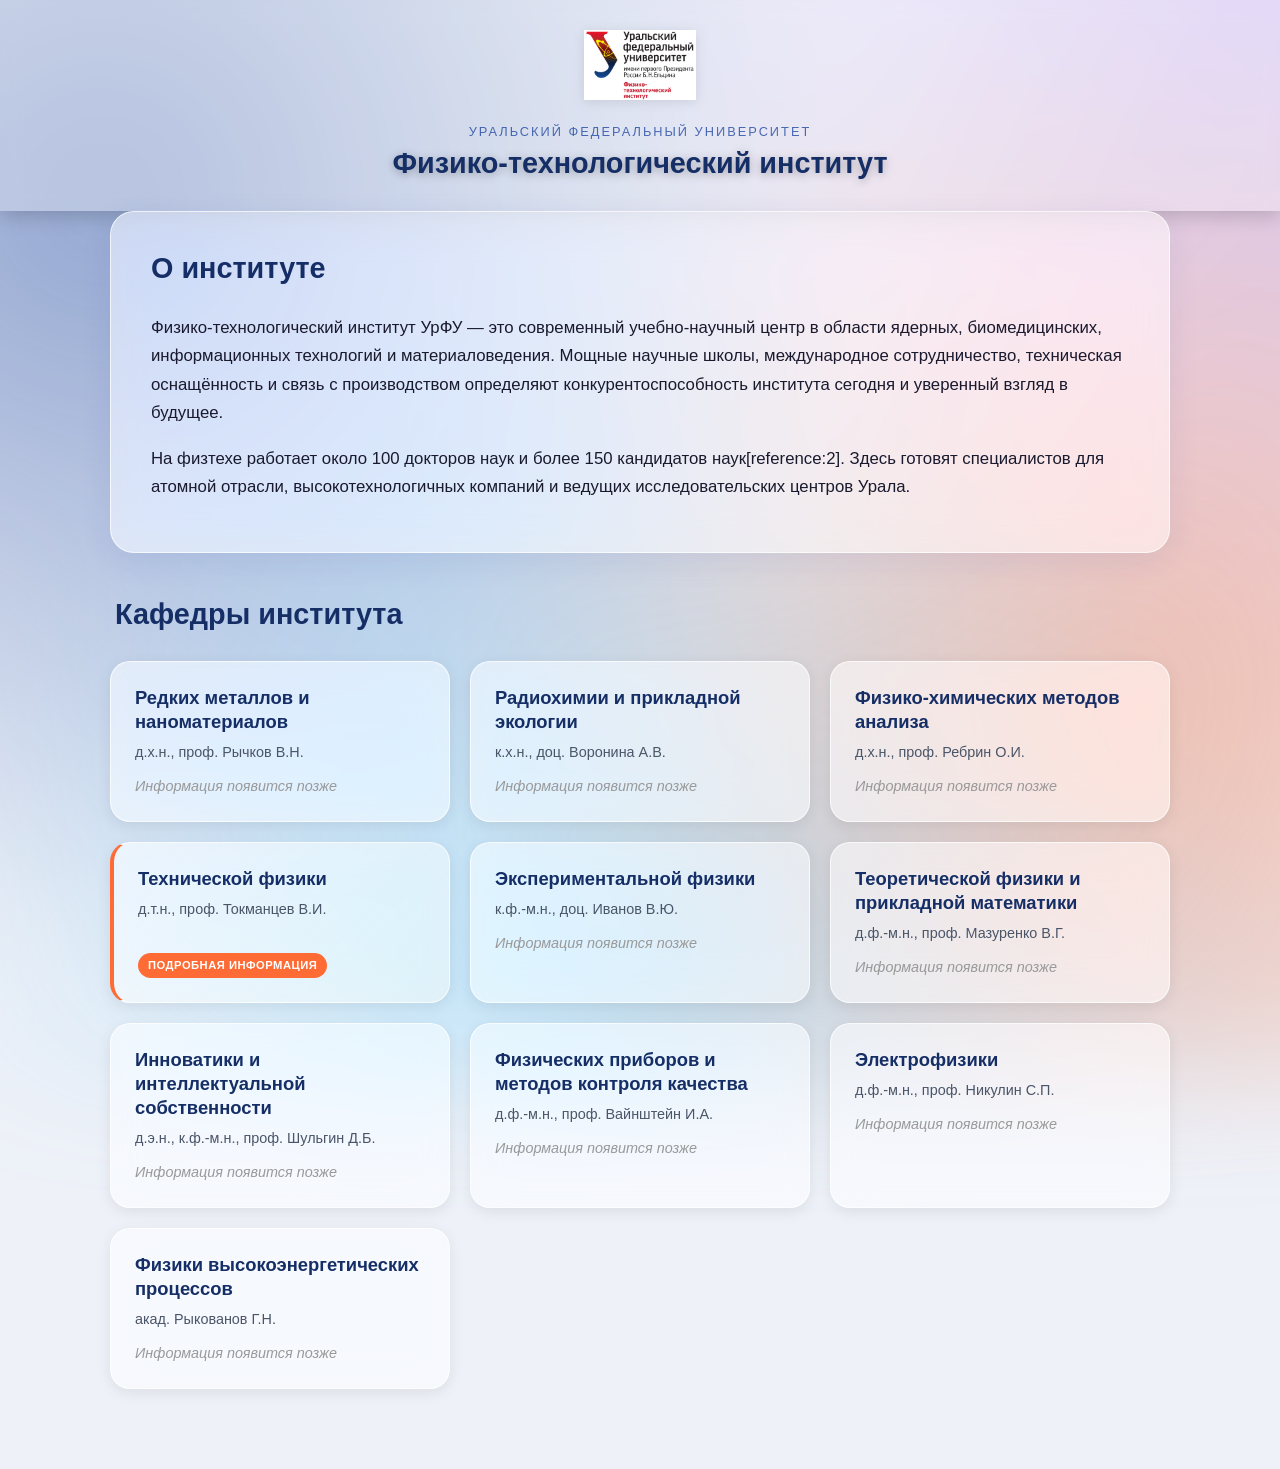
==== index.html @ a84ff54c "Add files via upload" ====
<!DOCTYPE html>
<html lang="ru">
<head>
    <meta charset="UTF-8">
    <meta name="viewport" content="width=device-width, initial-scale=1.0">
    <title>Физтех УрФУ — Кафедры</title>
    <link rel="stylesheet" href="style.css">
    <link rel="stylesheet" href="department.css">
</head>
<body class="dept-page-body">

    <!-- Aurora-фон (тот же эффект, что и на странице кафедры) -->
    <div class="aurora-bg" aria-hidden="true"></div>

    <header class="site-header site-header--compact main-header">
        <div class="header-content">
            <!-- МЕСТО ДЛЯ ЛОГОТИПА: положите файл logo.png в папку images/ -->
            <img src="images/logo.png" alt="Логотип УрФУ" class="urfu-logo">
            <p class="header-subtitle">Уральский федеральный университет</p>
            <h1>Физико-технологический институт</h1>
        </div>
    </header>

    <main class="main-page-content">

        <!-- Вводный текст об институте в стеклянной карточке -->
        <section class="intro-section glass-card reveal">
            <h2>О институте</h2>
            <p>Физико-технологический институт УрФУ — это современный учебно-научный центр в области ядерных, биомедицинских, информационных технологий и материаловедения. Мощные научные школы, международное сотрудничество, техническая оснащённость и связь с производством определяют конкурентоспособность института сегодня и уверенный взгляд в будущее.</p>
            <p>На физтехе работает около 100 докторов наук и более 150 кандидатов наук[reference:2]. Здесь готовят специалистов для атомной отрасли, высокотехнологичных компаний и ведущих исследовательских центров Урала.</p>
        </section>

        <!-- Сетка кафедр -->
        <section class="departments-grid-section reveal">
            <h2>Кафедры института</h2>
            <div class="departments-grid">
                <!-- Карточки будут добавлены скриптом, но можно и вручную -->
            </div>
        </section>

    </main>

    <script>
        const departments = [
            { id: "rare-metals",   name: "Редких металлов и наноматериалов",           head: "д.х.н., проф. Рычков В.Н." },
            { id: "radio-eco",     name: "Радиохимии и прикладной экологии",           head: "к.х.н., доц. Воронина А.В." },
            { id: "phys-chem",     name: "Физико-химических методов анализа",          head: "д.х.н., проф. Ребрин О.И." },
            { id: "tech-physics",  name: "Технической физики",                         head: "д.т.н., проф. Токманцев В.И.", featured: true },
            { id: "exp-physics",   name: "Экспериментальной физики",                   head: "к.ф.-м.н., доц. Иванов В.Ю." },
            { id: "theor-physics", name: "Теоретической физики и прикладной математики", head: "д.ф.-м.н., проф. Мазуренко В.Г." },
            { id: "innovations",   name: "Инноватики и интеллектуальной собственности", head: "д.э.н., к.ф.-м.н., проф. Шульгин Д.Б." },
            { id: "phys-instr",    name: "Физических приборов и методов контроля качества", head: "д.ф.-м.н., проф. Вайнштейн И.А." },
            { id: "electrophys",   name: "Электрофизики",                              head: "д.ф.-м.н., проф. Никулин С.П." },
            { id: "high-energy",   name: "Физики высокоэнергетических процессов",      head: "акад. Рыкованов Г.Н." }
        ];

        const grid = document.querySelector('.departments-grid');

        departments.forEach(dept => {
            const card = document.createElement('a');
            card.className = 'department-card';
            card.href = `department.html?id=${dept.id}`;

            if (dept.featured) {
                card.classList.add('active-department');
            }

            card.innerHTML = `
                <h3>${dept.name}</h3>
                <p class="head">${dept.head}</p>
                ${dept.featured 
                    ? '<span class="badge">Подробная информация</span>' 
                    : '<p class="placeholder-text">Информация появится позже</p>'}
            `;

            grid.appendChild(card);
        });
    </script>

</body>
</html>
---- style.css ----
/* Базовые настройки */
:root {
    --urfu-blue: #2149A1;
    --urfu-dark-blue: #152e66;
    --urfu-light-blue: #e8edf7;
    --urfu-accent: #ff6b35; /* Тёплый акцент для деталей */
    --text-dark: #1a1a2e;
    --text-muted: #555;
    --card-bg: #ffffff;
    --shadow: 0 4px 15px rgba(0, 0, 0, 0.08);
}

* {
    box-sizing: border-box;
}

body {
    font-family: 'Segoe UI', Tahoma, Geneva, Verdana, sans-serif;
    background-color: #f0f2f8;
    color: var(--text-dark);
    margin: 0;
    padding: 0;
    line-height: 1.5;
}

/* ===== ШАПКА С ДИЗАЙНОМ ===== */
.site-header {
    position: relative;
    background: linear-gradient(135deg, var(--urfu-dark-blue) 0%, var(--urfu-blue) 70%, #2a5bc4 100%);
    color: white;
    padding: 50px 20px 45px;
    overflow: hidden; /* Скрываем всё, что выходит за границы */
    text-align: center;
    box-shadow: 0 4px 20px rgba(0, 0, 0, 0.2);
}

/* Контейнер для орбит */
.header-orbits {
    position: absolute;
    top: 50%;
    left: 50%;
    transform: translate(-50%, -50%);
    width: 500px;
    height: 500px;
    pointer-events: none; /* Не мешает кликам */
    opacity: 0.25;
}

/* Сами орбиты (эллипсы) */
.orbit {
    position: absolute;
    top: 50%;
    left: 50%;
    border: 2px solid rgba(255, 255, 255, 0.6);
    border-radius: 50%;
    transform: translate(-50%, -50%);
}

.orbit-1 {
    width: 300px;
    height: 120px;
    transform: translate(-50%, -50%) rotate(0deg);
    animation: spin 20s linear infinite;
}

.orbit-2 {
    width: 300px;
    height: 120px;
    transform: translate(-50%, -50%) rotate(60deg);
    animation: spin 25s linear infinite reverse;
}

.orbit-3 {
    width: 300px;
    height: 120px;
    transform: translate(-50%, -50%) rotate(120deg);
    animation: spin 30s linear infinite;
}

/* Ядро атома по центру */
.nucleus {
    position: absolute;
    top: 50%;
    left: 50%;
    width: 14px;
    height: 14px;
    background-color: var(--urfu-accent);
    border-radius: 50%;
    transform: translate(-50%, -50%);
    box-shadow: 0 0 15px 4px rgba(255, 107, 53, 0.6);
}

@keyframes spin {
    from { transform: translate(-50%, -50%) rotate(0deg); }
    to { transform: translate(-50%, -50%) rotate(360deg); }
}

/* Контент шапки поверх орбит */
.header-content {
    position: relative;
    z-index: 2;
}

.header-subtitle {
    text-transform: uppercase;
    letter-spacing: 3px;
    font-size: 0.85rem;
    opacity: 0.8;
    margin: 0 0 10px 0;
}

.site-header h1 {
    margin: 0;
    font-size: 2.4rem;
    font-weight: 700;
    line-height: 1.2;
    text-shadow: 0 2px 10px rgba(0, 0, 0, 0.3);
}

.header-description {
    margin: 15px 0 0 0;
    font-size: 1.1rem;
    opacity: 0.9;
}

/* ===== СПИСОК КАФЕДР ===== */
.department-list {
    display: flex;
    flex-direction: column;
    gap: 16px;
    max-width: 860px;
    margin: 40px auto 60px;
    padding: 0 20px;
}

/* Карточка кафедры (теперь это ссылка <a>) */
.department-card {
    display: block;
    text-decoration: none;
    color: inherit;
    background-color: var(--card-bg);
    padding: 22px 26px;
    border-radius: 12px;
    box-shadow: var(--shadow);
    border-left: 5px solid var(--urfu-blue);
    transition: transform 0.2s ease, box-shadow 0.2s ease, border-color 0.2s ease;
}

.department-card:hover {
    transform: translateY(-4px);
    box-shadow: 0 10px 25px rgba(0, 0, 0, 0.12);
    border-left-color: var(--urfu-accent);
}

.card-header {
    display: flex;
    justify-content: space-between;
    align-items: flex-start;
    gap: 15px;
    flex-wrap: wrap;
    margin-bottom: 8px;
}

.department-card h2 {
    margin: 0;
    font-size: 1.25rem;
    color: var(--urfu-dark-blue);
    line-height: 1.3;
}

.head {
    margin: 0 0 10px 0;
    font-size: 0.95rem;
    color: var(--text-muted);
}

/* Текст-заглушка */
.placeholder-text {
    margin: 0;
    font-size: 0.9rem;
    color: #999;
    font-style: italic;
}

/* Активная кафедра (Техническая физика) */
.active-department {
    border-left-color: var(--urfu-accent);
    background: linear-gradient(to right, #fffdfa, #ffffff);
}

.badge {
    background-color: var(--urfu-accent);
    color: white;
    font-size: 0.7rem;
    font-weight: 600;
    padding: 4px 10px;
    border-radius: 20px;
    text-transform: uppercase;
    letter-spacing: 0.5px;
    white-space: nowrap;
}

.hint {
    margin: 5px 0 0 0;
    font-size: 0.85rem;
    color: var(--urfu-blue);
    font-weight: 500;
}

/* Адаптивность для мобильных */
@media (max-width: 600px) {
    .site-header h1 {
        font-size: 1.6rem;
    }
    .header-orbits {
        width: 350px;
        height: 350px;
    }
    .orbit {
        width: 220px;
        height: 90px;
    }
    .department-card {
        padding: 18px;
    }
    .card-header {
        flex-direction: column;
        gap: 8px;
    }
}

/* ===== Стили для главной страницы ===== */

.main-header {
    padding: 40px 20px;
    text-align: center;
}

.urfu-logo {
    max-height: 70px;
    width: auto;
    margin-bottom: 15px;
    display: inline-block;
    /* Если логотип тёмный на прозрачном фоне — можно добавить лёгкую тень */
    filter: drop-shadow(0 2px 6px rgba(0,0,0,0.1));
}

.main-page-content {
    max-width: 1100px;
    margin: 0 auto 80px;
    padding: 0 20px;
    position: relative;
    z-index: 1;
}

.intro-section {
    padding: 35px 40px;
    margin-bottom: 40px;
    /* Наследует glass-card */
}

.intro-section h2 {
    margin-top: 0;
    color: var(--urfu-dark-blue);
    font-size: 1.8rem;
}

.intro-section p {
    font-size: 1.05rem;
    line-height: 1.7;
    color: var(--text-dark);
    margin-bottom: 15px;
}

.departments-grid-section h2 {
    color: var(--urfu-dark-blue);
    font-size: 1.8rem;
    margin-bottom: 25px;
    padding-left: 5px;
}

.departments-grid {
    display: grid;
    grid-template-columns: repeat(auto-fill, minmax(300px, 1fr));
    gap: 20px;
}

/* Карточка-ссылка на главной (отличается от старой .department-card) */
.departments-grid .department-card {
    display: flex;
    flex-direction: column;
    padding: 24px;
    background: var(--glass-bg);
    backdrop-filter: var(--glass-blur);
    -webkit-backdrop-filter: var(--glass-blur);
    border: 1px solid var(--glass-border);
    border-radius: 20px;
    text-decoration: none;
    color: inherit;
    transition: transform 0.25s ease, box-shadow 0.25s ease, border-color 0.25s ease;
    position: relative;
    overflow: hidden;
}

.departments-grid .department-card:hover {
    transform: translateY(-5px);
    box-shadow: 0 12px 30px rgba(31, 38, 135, 0.15);
    border-color: rgba(33, 73, 161, 0.3);
}

.departments-grid .department-card h3 {
    margin: 0 0 8px 0;
    font-size: 1.15rem;
    color: var(--urfu-dark-blue);
    line-height: 1.3;
}

.departments-grid .department-card .head {
    margin: 0 0 12px 0;
    font-size: 0.9rem;
    color: var(--text-muted);
}

.departments-grid .department-card .badge {
    margin-top: auto;
    align-self: flex-start;
}

/* Активная карточка (Техническая физика) */
.departments-grid .department-card.active-department {
    border-left: 4px solid var(--urfu-accent);
    background: linear-gradient(135deg, rgba(255,255,255,0.6), rgba(255,250,245,0.5));
}

/* Адаптивность для мобильных */
@media (max-width: 600px) {
    .intro-section {
        padding: 25px 20px;
    }
    .departments-grid {
        grid-template-columns: 1fr;
    }
    .main-header h1 {
        font-size: 1.5rem;
    }
}
---- department.css ----
/* ===== Переменные и базовые настройки ===== */
:root {
    --urfu-blue: #2149A1;
    --urfu-dark-blue: #152e66;
    --urfu-accent: #ff6b35;
    --text-dark: #1a1a2e;
    --text-muted: #4a5568;
    --glass-bg: rgba(255, 255, 255, 0.55);
    --glass-border: rgba(255, 255, 255, 0.7);
    --glass-blur: blur(20px) saturate(160%);
}

* { box-sizing: border-box; }

/* Убираем непрозрачный фон у body — он нужен только как fallback */
.dept-page-body {
    background: #eef1f8;
    position: relative;
}

/* Aurora-фон как псевдоэлемент body — он точно окажется НАД background-color */
.dept-page-body::before {
    content: "";
    position: fixed;
    inset: -20%;
    z-index: 0;                  /* выше фона body, но ниже контента */
    background:
        radial-gradient(circle at 20% 30%, rgba(33, 73, 161, 0.45) 0%, transparent 45%),
        radial-gradient(circle at 80% 70%, rgba(255, 107, 53, 0.35) 0%, transparent 45%),
        radial-gradient(circle at 50% 90%, rgba(80, 200, 255, 0.35) 0%, transparent 50%),
        radial-gradient(circle at 90% 10%, rgba(150, 100, 255, 0.3) 0%, transparent 40%);
    animation: aurora-drift 18s ease-in-out infinite alternate;
    filter: blur(60px);
    pointer-events: none;
}

/* Весь контент должен быть выше aurora */
.dept-page-body > header,
.dept-page-body > .top-nav-wrap,
.dept-page-body > .dept-layout {
    position: relative;
    z-index: 1;
}

/* А сам div .aurora-bg из HTML больше не нужен — можно оставить, он не помешает,
   но лучше скрыть, чтобы не тратить ресурсы: */
.aurora-bg { display: none; }

@keyframes aurora-drift {
    0% { transform: scale(1) translate(0, 0); }
    50% { transform: scale(1.1) translate(-2%, 2%); }
    100% { transform: scale(1) translate(2%, -1%); }
}

/* ===== 2. Стеклянные карточки (Glassmorphism) ===== */
.glass-card {
    background: var(--glass-bg);
    backdrop-filter: var(--glass-blur);
    -webkit-backdrop-filter: var(--glass-blur);
    border: 1px solid var(--glass-border);
    border-radius: 24px;
    box-shadow: 0 8px 32px rgba(31, 38, 135, 0.08);
}

/* ===== 3. Анимированная обводка для фото ===== */
@property --border-angle {
    syntax: '<angle>';
    initial-value: 0deg;
    inherits: false;
}

.image-frame {
    position: relative;
    display: inline-block;
    border-radius: 20px;
    padding: 4px; /* толщина обводки */
    background: conic-gradient(
        from var(--border-angle),
        transparent 0%,
        var(--urfu-accent) 20%,
        var(--urfu-blue) 40%,
        transparent 60%
    );
    animation: rotate-border 4s linear infinite;
}

@keyframes rotate-border {
    to { --border-angle: 360deg; }
}

.image-frame .dept-image {
    display: block;
    width: 100%;
    height: 100%;
    object-fit: cover;
    border-radius: 16px; /* внутреннее скругление */
    background: #fff;
}

.text-wrap-image {
    float: right;
    width: 280px;
    height: 200px;
    margin: 8px 0 20px 30px; /* было 0 0 20px 30px */
}
.full-width-image {
    width: 100%;
    height: 300px;
    margin: 30px 0;
}

/* ===== 4. Анимация появления текста по словам ===== */
.word {
    display: inline-block;
    opacity: 0;
    transform: translateY(20px);
    transition: opacity 0.5s ease, transform 0.5s ease;
}

.reveal.visible .word {
    opacity: 1;
    transform: translateY(0);
}

/* Задержка для каскадного эффекта (задается через JS) */
.word:nth-child(1) { transition-delay: 0s; }
.word:nth-child(2) { transition-delay: 0.05s; }
/* ... остальные задержки генерируются в JS */

/* ===== Остальные стили (шапка, сайдбар, сетка) ===== */
.site-header--compact { padding: 30px 20px; text-align: center; background: rgba(255,255,255,0.3); backdrop-filter: blur(10px); }
.site-header--compact h1 { font-size: 1.8rem; margin: 0; color: var(--urfu-dark-blue); }
.header-subtitle { text-transform: uppercase; letter-spacing: 2px; font-size: 0.8rem; color: var(--urfu-blue); margin-bottom: 5px; }

.top-nav-wrap { max-width: 1200px; margin: 20px auto 0; padding: 0 20px; }
.back-button { display: inline-flex; align-items: center; gap: 10px; padding: 10px 22px; background: white; color: var(--urfu-dark-blue); text-decoration: none; font-weight: 600; border-radius: 50px; box-shadow: 0 2px 10px rgba(0,0,0,0.05); transition: all 0.25s; }
.back-button:hover { background: var(--urfu-blue); color: white; transform: translateX(-4px); }

.dept-layout { display: flex; max-width: 1200px; margin: 30px auto 80px; padding: 0 20px; gap: 40px; align-items: flex-start; }
.dept-sidebar { flex: 0 0 200px; position: sticky; top: 30px; }
.sidebar-nav { display: flex; flex-direction: column; gap: 5px; }
.sidebar-link { padding: 10px 16px; color: var(--text-muted); text-decoration: none; border-radius: 12px; border-left: 3px solid transparent; transition: all 0.2s; }
.sidebar-link:hover { background: rgba(255,255,255,0.5); }
.sidebar-link.active { background: rgba(255,255,255,0.8); color: var(--urfu-blue); border-left-color: var(--urfu-blue); font-weight: 600; }

.dept-main-content { flex: 1; min-width: 0; }
.dept-title-block h2 { font-size: 2.2rem; color: var(--urfu-dark-blue); margin: 0 0 10px; }
.dept-subtitle { font-size: 1.1rem; color: var(--text-muted); margin-bottom: 30px; }

.content-section {
    padding: 32px 32px 36px;   /* чуть больше воздуха, особенно снизу */
    margin-bottom: 30px;
    scroll-margin-top: 30px;
    overflow: hidden;          /* ← ключевая строка: секция теперь оборачивает float */
}
.content-section h3 { font-size: 1.5rem; color: var(--urfu-dark-blue); margin: 0 0 20px; padding-bottom: 10px; border-bottom: 1px solid rgba(33,73,161,0.2); }
.content-section p { margin-bottom: 18px; }

.science-grid { display: grid; grid-template-columns: repeat(auto-fit, minmax(220px, 1fr)); gap: 20px; margin: 25px 0; }
.science-card { padding: 20px; border-radius: 16px; }
.science-card h4 { margin: 0 0 10px; color: var(--urfu-dark-blue); }

/* Адаптивность */
@media (max-width: 900px) {
    .dept-layout { flex-direction: column; }
    .dept-sidebar { position: static; width: 100%; }
    .sidebar-nav { flex-direction: row; flex-wrap: wrap; }
    .text-wrap-image { float: none; width: 100%; margin: 0 0 20px 0; }
}
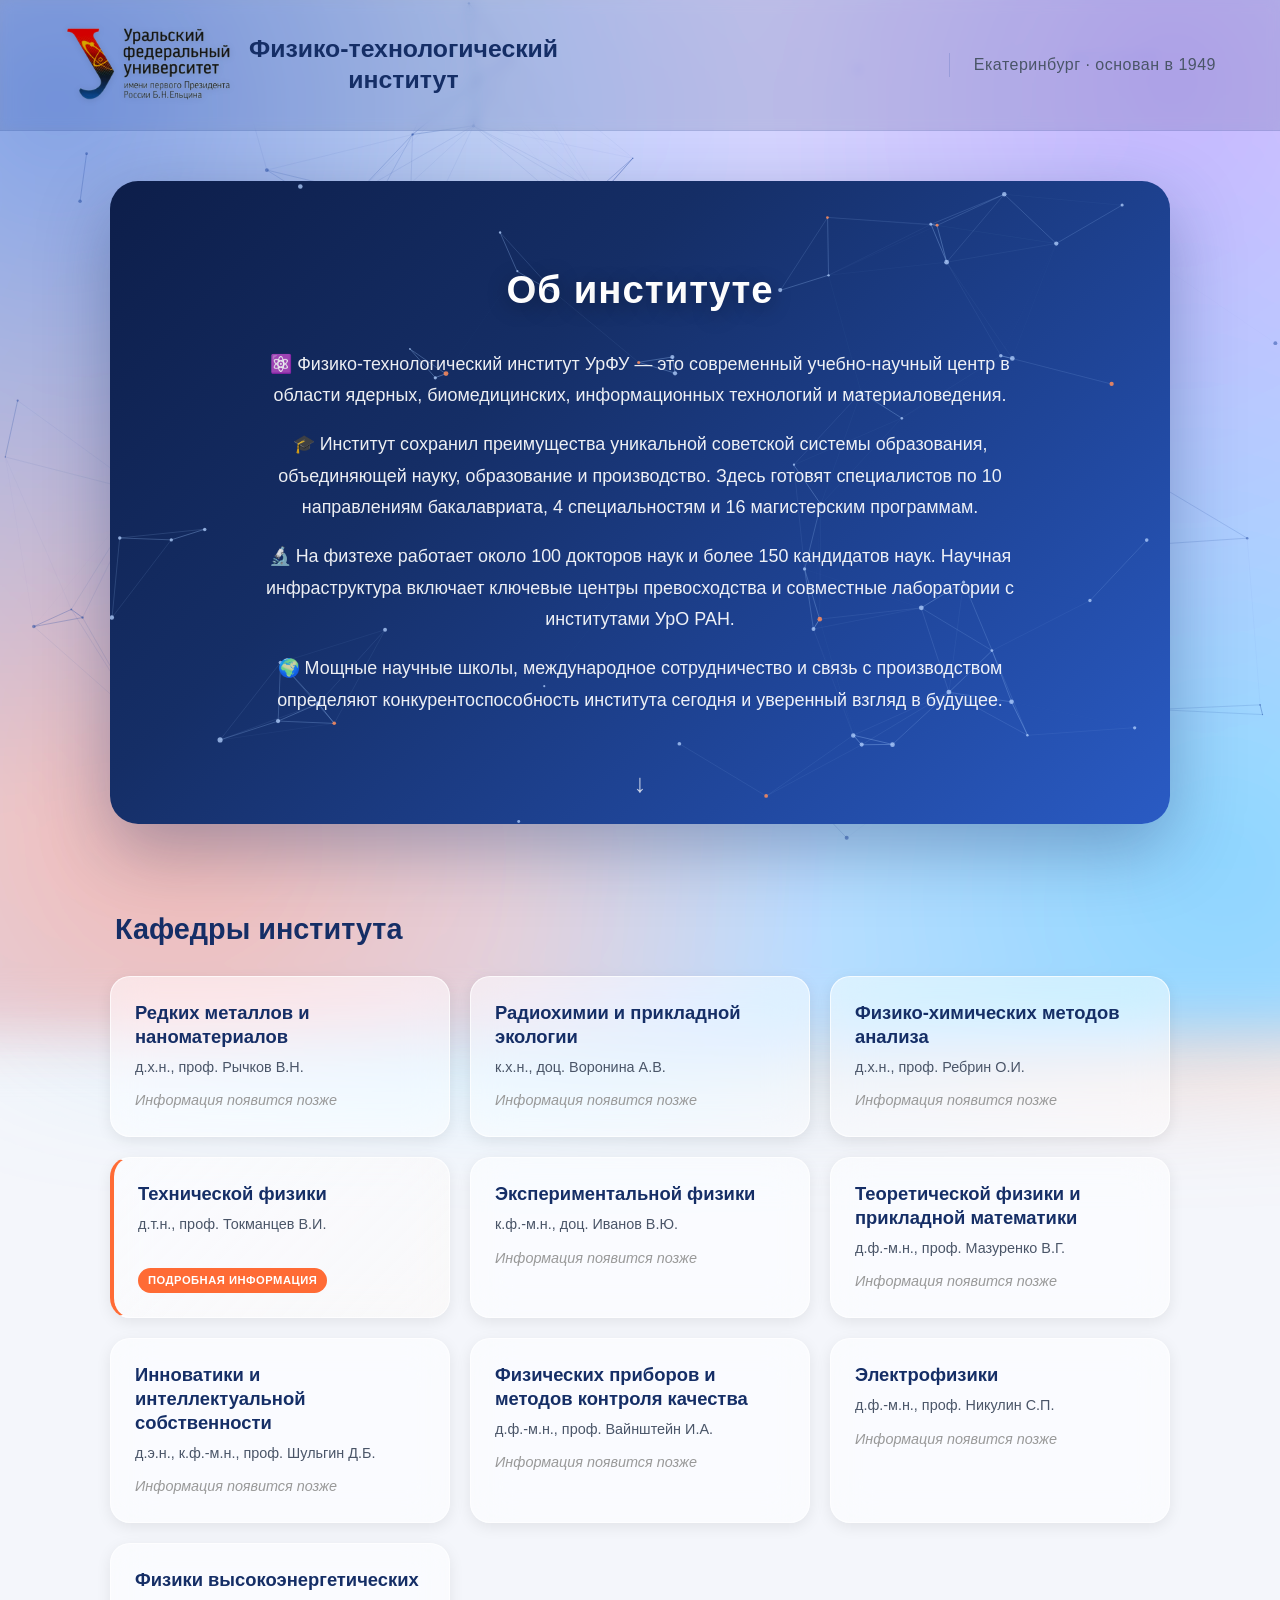
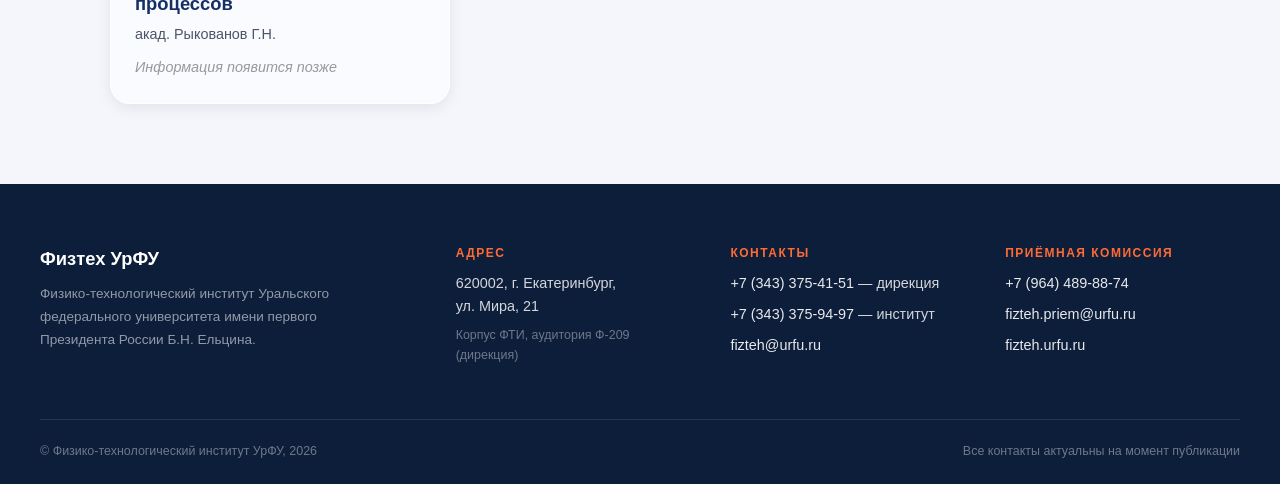
==== commit 6d4d771d: "Add files via upload" ====
--- a/index.html
+++ b/index.html
@@ -9,38 +9,80 @@
 </head>
 <body class="dept-page-body">
 
-    <!-- Aurora-фон (тот же эффект, что и на странице кафедры) -->
-    <div class="aurora-bg" aria-hidden="true"></div>
-
-    <header class="site-header site-header--compact main-header">
-        <div class="header-content">
-            <!-- МЕСТО ДЛЯ ЛОГОТИПА: положите файл logo.png в папку images/ -->
-            <img src="images/logo.png" alt="Логотип УрФУ" class="urfu-logo">
-            <p class="header-subtitle">Уральский федеральный университет</p>
-            <h1>Физико-технологический институт</h1>
+    <!-- Анимированный фон с частицами (физическая сетка) -->
+    <canvas class="bg-canvas" id="bg-canvas" aria-hidden="true"></canvas>
+    <div class="bg-gradient" aria-hidden="true"></div>
+
+    <!-- Шапка, интегрированная в фон (стеклянная панель) -->
+    <header class="main-header">
+        <div class="header-inner">
+            <a href="index.html" class="header-brand">
+                <img src="images/logo.png" alt="Логотип УрФУ" class="urfu-logo">
+                <div class="brand-text">
+                    <span class="brand-institute">Физико-технологический</span>
+                    <span class="brand-institute">институт</span>
+                </div>
+            </a>
+            <div class="header-meta">Екатеринбург · основан в 1949</div>
         </div>
     </header>
 
     <main class="main-page-content">
 
-        <!-- Вводный текст об институте в стеклянной карточке -->
-        <section class="intro-section glass-card reveal">
-            <h2>О институте</h2>
-            <p>Физико-технологический институт УрФУ — это современный учебно-научный центр в области ядерных, биомедицинских, информационных технологий и материаловедения. Мощные научные школы, международное сотрудничество, техническая оснащённость и связь с производством определяют конкурентоспособность института сегодня и уверенный взгляд в будущее.</p>
-            <p>На физтехе работает около 100 докторов наук и более 150 кандидатов наук[reference:2]. Здесь готовят специалистов для атомной отрасли, высокотехнологичных компаний и ведущих исследовательских центров Урала.</p>
+        <!-- HERO-БЛОК -->
+        <section class="hero-section reveal">
+            <canvas class="hero-canvas" id="hero-canvas"></canvas>
+            <div class="hero-content">
+                <h2 class="hero-title">Об институте</h2>
+                <p class="hero-text">⚛️ Физико-технологический институт УрФУ — это современный учебно-научный центр в области ядерных, биомедицинских, информационных технологий и материаловедения.</p>
+                <p class="hero-text">🎓 Институт сохранил преимущества уникальной советской системы образования, объединяющей науку, образование и производство. Здесь готовят специалистов по 10 направлениям бакалавриата, 4 специальностям и 16 магистерским программам.</p>
+                <p class="hero-text">🔬 На физтехе работает около 100 докторов наук и более 150 кандидатов наук. Научная инфраструктура включает ключевые центры превосходства и совместные лаборатории с институтами УрО РАН.</p>
+                <p class="hero-text">🌍 Мощные научные школы, международное сотрудничество и связь с производством определяют конкурентоспособность института сегодня и уверенный взгляд в будущее.</p>
+             </div>
+            <div class="scroll-hint" aria-hidden="true">↓</div>
         </section>
 
-        <!-- Сетка кафедр -->
+        <!-- СЕТКА КАФЕДР -->
         <section class="departments-grid-section reveal">
             <h2>Кафедры института</h2>
-            <div class="departments-grid">
-                <!-- Карточки будут добавлены скриптом, но можно и вручную -->
-            </div>
+            <div class="departments-grid"></div>
         </section>
 
     </main>
 
+    <!-- ПОДВАЛ С КОНТАКТАМИ -->
+    <footer class="site-footer">
+        <div class="footer-inner">
+            <div class="footer-col footer-col--brand">
+                <p class="footer-title">Физтех УрФУ</p>
+                <p class="footer-desc">Физико-технологический институт Уральского федерального университета имени первого Президента России Б.Н. Ельцина.</p>
+            </div>
+            <div class="footer-col">
+                <p class="footer-heading">Адрес</p>
+                <p>620002, г. Екатеринбург,<br>ул. Мира, 21</p>
+                <p class="footer-note">Корпус ФТИ, аудитория Ф-209 (дирекция)</p>
+            </div>
+            <div class="footer-col">
+                <p class="footer-heading">Контакты</p>
+                <p><a href="tel:+73433754151">+7 (343) 375-41-51</a> — дирекция</p>
+                <p><a href="tel:+73433759497">+7 (343) 375-94-97</a> — институт</p>
+                <p><a href="mailto:fizteh@urfu.ru">fizteh@urfu.ru</a></p>
+            </div>
+            <div class="footer-col">
+                <p class="footer-heading">Приёмная комиссия</p>
+                <p><a href="tel:+79644898874">+7 (964) 489-88-74</a></p>
+                <p><a href="mailto:fizteh.priem@urfu.ru">fizteh.priem@urfu.ru</a></p>
+                <p><a href="https://fizteh.urfu.ru" target="_blank" rel="noopener">fizteh.urfu.ru</a></p>
+            </div>
+        </div>
+        <div class="footer-bottom">
+            <span>© Физико-технологический институт УрФУ, 2026</span>
+            <span>Все контакты актуальны на момент публикации</span>
+        </div>
+    </footer>
+
     <script>
+        // ===== Данные кафедр =====
         const departments = [
             { id: "rare-metals",   name: "Редких металлов и наноматериалов",           head: "д.х.н., проф. Рычков В.Н." },
             { id: "radio-eco",     name: "Радиохимии и прикладной экологии",           head: "к.х.н., доц. Воронина А.В." },
@@ -55,16 +97,11 @@
         ];
 
         const grid = document.querySelector('.departments-grid');
-
         departments.forEach(dept => {
             const card = document.createElement('a');
             card.className = 'department-card';
             card.href = `department.html?id=${dept.id}`;
-
-            if (dept.featured) {
-                card.classList.add('active-department');
-            }
-
+            if (dept.featured) card.classList.add('active-department');
             card.innerHTML = `
                 <h3>${dept.name}</h3>
                 <p class="head">${dept.head}</p>
@@ -72,9 +109,184 @@
                     ? '<span class="badge">Подробная информация</span>' 
                     : '<p class="placeholder-text">Информация появится позже</p>'}
             `;
-
             grid.appendChild(card);
         });
+
+        // ===== Каскадное появление текста =====
+        document.querySelectorAll('.hero-text').forEach(el => {
+            const words = el.textContent.trim().split(/\s+/);
+            el.innerHTML = words.map((w, i) => 
+                `<span class="word" style="transition-delay:${i * 0.035}s">${w}</span>`
+            ).join(' ');
+        });
+
+        const heroTitle = document.querySelector('.hero-title');
+        if (heroTitle) {
+            const text = heroTitle.textContent;
+            heroTitle.innerHTML = text.split('').map((ch, i) => 
+                `<span class="letter" style="transition-delay:${i * 0.05}s">${ch === ' ' ? '&nbsp;' : ch}</span>`
+            ).join('');
+        }
+
+        const io = new IntersectionObserver((entries) => {
+            entries.forEach(e => {
+                if (e.isIntersecting) {
+                    e.target.classList.add('visible');
+                    io.unobserve(e.target);
+                }
+            });
+        }, { threshold: 0.15 });
+
+        document.querySelectorAll('.reveal').forEach(el => io.observe(el));
+        requestAnimationFrame(() => {
+            setTimeout(() => document.querySelector('.hero-section')?.classList.add('visible'), 150);
+        });
+
+        // ===== Canvas hero (внутри блока) =====
+        (function initHeroCanvas() {
+            const canvas = document.getElementById('hero-canvas');
+            if (!canvas) return;
+            const ctx = canvas.getContext('2d');
+            let W = 0, H = 0, particles = [];
+            const CONNECT_DIST = 130;
+
+            function resize() {
+                const rect = canvas.getBoundingClientRect();
+                W = canvas.width = rect.width;
+                H = canvas.height = rect.height;
+            }
+
+            class Particle {
+                constructor() { this.reset(); }
+                reset() {
+                    this.x = Math.random() * W;
+                    this.y = Math.random() * H;
+                    this.vx = (Math.random() - 0.5) * 0.5;
+                    this.vy = (Math.random() - 0.5) * 0.5;
+                    this.r = Math.random() * 1.8 + 0.8;
+                    this.accent = Math.random() > 0.85;
+                }
+                update() {
+                    this.x += this.vx;
+                    this.y += this.vy;
+                    if (this.x < 0 || this.x > W) { this.vx *= -1; this.x = Math.max(0, Math.min(W, this.x)); }
+                    if (this.y < 0 || this.y > H) { this.vy *= -1; this.y = Math.max(0, Math.min(H, this.y)); }
+                }
+                draw() {
+                    ctx.beginPath();
+                    ctx.arc(this.x, this.y, this.r, 0, Math.PI * 2);
+                    ctx.fillStyle = this.accent ? 'rgba(255, 140, 90, 0.85)' : 'rgba(180, 210, 255, 0.75)';
+                    ctx.fill();
+                }
+            }
+
+            function init() {
+                resize();
+                particles = [];
+                const count = Math.min(80, Math.max(30, Math.floor(W * H / 12000)));
+                for (let i = 0; i < count; i++) particles.push(new Particle());
+            }
+
+            function animate() {
+                ctx.clearRect(0, 0, W, H);
+                for (let i = 0; i < particles.length; i++) {
+                    for (let j = i + 1; j < particles.length; j++) {
+                        const dx = particles[i].x - particles[j].x;
+                        const dy = particles[i].y - particles[j].y;
+                        const dist = Math.sqrt(dx * dx + dy * dy);
+                        if (dist < CONNECT_DIST) {
+                            const alpha = (1 - dist / CONNECT_DIST) * 0.45;
+                            ctx.beginPath();
+                            ctx.moveTo(particles[i].x, particles[i].y);
+                            ctx.lineTo(particles[j].x, particles[j].y);
+                            ctx.strokeStyle = `rgba(160, 200, 255, ${alpha})`;
+                            ctx.lineWidth = 1;
+                            ctx.stroke();
+                        }
+                    }
+                }
+                particles.forEach(p => { p.update(); p.draw(); });
+                requestAnimationFrame(animate);
+            }
+
+            init();
+            animate();
+            window.addEventListener('resize', init);
+        })();
+
+        // ===== Canvas фоновой сетки (на всю страницу) =====
+        (function initBgCanvas() {
+            const canvas = document.getElementById('bg-canvas');
+            if (!canvas) return;
+            const ctx = canvas.getContext('2d');
+            let W = 0, H = 0, pts = [];
+            const DIST = 180;
+
+            function resize() {
+                W = canvas.width = window.innerWidth;
+                H = canvas.height = window.innerHeight;
+            }
+
+            class Dot {
+                constructor() {
+                    this.x = Math.random() * W;
+                    this.y = Math.random() * H;
+                    this.vx = (Math.random() - 0.5) * 0.35;
+                    this.vy = (Math.random() - 0.5) * 0.35;
+                    this.r = Math.random() * 1.6 + 0.6;
+                }
+                step() {
+                    this.x += this.vx;
+                    this.y += this.vy;
+                    if (this.x < 0 || this.x > W) this.vx *= -1;
+                    if (this.y < 0 || this.y > H) this.vy *= -1;
+                    this.x = Math.max(0, Math.min(W, this.x));
+                    this.y = Math.max(0, Math.min(H, this.y));
+                }
+            }
+
+            function init() {
+                resize();
+                pts = [];
+                const count = Math.min(90, Math.floor(W * H / 20000));
+                for (let i = 0; i < count; i++) pts.push(new Dot());
+            }
+
+            function loop() {
+                ctx.clearRect(0, 0, W, H);
+
+                for (let i = 0; i < pts.length; i++) {
+                    for (let j = i + 1; j < pts.length; j++) {
+                        const dx = pts[i].x - pts[j].x;
+                        const dy = pts[i].y - pts[j].y;
+                        const d = Math.sqrt(dx * dx + dy * dy);
+                        if (d < DIST) {
+                            const a = (1 - d / DIST) * 0.35;   /* было 0.12 */
+                            ctx.beginPath();
+                            ctx.moveTo(pts[i].x, pts[i].y);
+                            ctx.lineTo(pts[j].x, pts[j].y);
+                            ctx.strokeStyle = `rgba(33, 73, 161, ${a})`;
+                            ctx.lineWidth = 1;
+                            ctx.stroke();
+                        }
+                    }
+                }
+
+                pts.forEach(p => {
+                    ctx.beginPath();
+                    ctx.arc(p.x, p.y, p.r, 0, Math.PI * 2);
+                    ctx.fillStyle = 'rgba(33, 73, 161, 0.5)';   /* было 0.25 */
+                    ctx.fill();
+                    p.step();
+                });
+
+                requestAnimationFrame(loop);
+            }
+
+            init();
+            loop();
+            window.addEventListener('resize', init);
+        })();
     </script>
 
 </body>
--- a/department.css
+++ b/department.css
@@ -14,8 +14,9 @@
 
 /* Убираем непрозрачный фон у body — он нужен только как fallback */
 .dept-page-body {
-    background: #eef1f8;
-    position: relative;
+    background: #dde6f5;          /* заметный голубоватый, точно не белый */
+    position: relative;
+    isolation: isolate;           /* создаёт стек-контекст, чтобы z-index работал предсказуемо */
 }
 
 /* Aurora-фон как псевдоэлемент body — он точно окажется НАД background-color */
@@ -166,4 +167,454 @@
     .dept-sidebar { position: static; width: 100%; }
     .sidebar-nav { flex-direction: row; flex-wrap: wrap; }
     .text-wrap-image { float: none; width: 100%; margin: 0 0 20px 0; }
-}+}
+
+/* ============================================ */
+/* ===== ГЛАВНАЯ: HERO-БЛОК С CANVAS ===== */
+/* ============================================ */
+
+.main-page-content {
+    margin-top: 50px; /* больше воздуха от шапки */
+}
+
+.hero-section {
+    position: relative;
+    overflow: hidden;
+    border-radius: 28px;
+    padding: 80px 40px 90px;
+    margin: 0 0 60px 0;
+    background: linear-gradient(135deg, #0d1e4a 0%, #152e66 35%, #2149A1 75%, #2a5bc4 100%);
+    color: white;
+    min-height: 480px;
+    box-shadow: 0 25px 70px rgba(21, 46, 102, 0.35);
+    display: flex;
+    align-items: center;
+    justify-content: center;
+}
+
+.hero-canvas {
+    position: absolute;
+    inset: 0;
+    width: 100%;
+    height: 100%;
+    pointer-events: none;
+    z-index: 1;
+}
+
+.hero-content {
+    position: relative;
+    z-index: 2;
+    max-width: 760px;
+    margin: 0 auto;
+    text-align: center;
+}
+
+.hero-title {
+    color: white;
+    font-size: 2.4rem;
+    font-weight: 700;
+    margin: 0 0 30px 0;
+    letter-spacing: 1px;
+    text-shadow: 0 4px 20px rgba(0, 0, 0, 0.35);
+}
+
+.hero-text {
+    font-size: 1.12rem;
+    line-height: 1.75;
+    color: rgba(255, 255, 255, 0.92);
+    margin: 0 0 18px 0;
+}
+
+/* Появление по буквам (заголовок) */
+.letter {
+    display: inline-block;
+    opacity: 0;
+    transform: translateY(-15px);
+    transition: opacity 0.5s ease, transform 0.5s ease;
+}
+
+.reveal.visible .letter {
+    opacity: 1;
+    transform: translateY(0);
+}
+
+/* Появление по словам (текст) */
+.hero-text .word {
+    display: inline-block;
+    opacity: 0;
+    transform: translateY(15px);
+    transition: opacity 0.55s ease, transform 0.55s ease;
+    color: inherit;
+}
+
+.reveal.visible .hero-text .word {
+    opacity: 1;
+    transform: translateY(0);
+}
+
+/* Индикатор скролла */
+.scroll-hint {
+    position: absolute;
+    bottom: 22px;
+    left: 50%;
+    transform: translateX(-50%);
+    color: rgba(255, 255, 255, 0.75);
+    font-size: 1.6rem;
+    z-index: 3;
+    animation: scroll-bounce 2s ease-in-out infinite;
+    pointer-events: none;
+}
+
+@keyframes scroll-bounce {
+    0%, 100% { transform: translateX(-50%) translateY(0); opacity: 0.75; }
+    50% { transform: translateX(-50%) translateY(10px); opacity: 1; }
+}
+
+/* ============================================ */
+/* ===== ГЛАВНАЯ: СИЛЬНЫЙ HOVER НА КАРТОЧКАХ ===== */
+/* ============================================ */
+
+/* Переопределяем hover (идёт позже — побеждает) */
+.departments-grid .department-card {
+    position: relative;
+    overflow: hidden;
+    transition: transform 0.45s cubic-bezier(0.2, 0.8, 0.2, 1),
+                box-shadow 0.45s ease,
+                border-color 0.45s ease,
+                background 0.45s ease;
+    will-change: transform;
+}
+
+.departments-grid .department-card:hover {
+    transform: translateY(-12px) scale(1.025);
+    box-shadow: 
+        0 22px 50px rgba(33, 73, 161, 0.35),
+        0 0 40px rgba(255, 107, 53, 0.18);
+    border-color: rgba(33, 73, 161, 0.55);
+    background: linear-gradient(135deg, rgba(255, 255, 255, 0.85), rgba(232, 237, 247, 0.75));
+}
+
+/* Пробегающий блик */
+.departments-grid .department-card::before {
+    content: "";
+    position: absolute;
+    top: 0;
+    left: -120%;
+    width: 80%;
+    height: 100%;
+    background: linear-gradient(100deg,
+        transparent 0%,
+        rgba(255, 255, 255, 0.45) 50%,
+        transparent 100%);
+    transform: skewX(-20deg);
+    transition: left 0.7s cubic-bezier(0.4, 0, 0.2, 1);
+    pointer-events: none;
+    z-index: 1;
+}
+
+.departments-grid .department-card:hover::before {
+    left: 120%;
+}
+
+/* Стрелка, появляющаяся на hover */
+.departments-grid .department-card::after {
+    content: "→";
+    position: absolute;
+    bottom: 18px;
+    right: 22px;
+    font-size: 1.4rem;
+    font-weight: 600;
+    color: var(--urfu-blue);
+    opacity: 0;
+    transform: translateX(-12px);
+    transition: opacity 0.35s ease, transform 0.35s ease;
+    z-index: 2;
+}
+
+.departments-grid .department-card:hover::after {
+    opacity: 1;
+    transform: translateX(0);
+}
+
+/* Небольшой сдвиг заголовка при hover */
+.departments-grid .department-card h3 {
+    transition: transform 0.4s ease, color 0.4s ease;
+}
+
+.departments-grid .department-card:hover h3 {
+    transform: translateX(4px);
+    color: var(--urfu-blue);
+}
+
+/* Бейдж и подписи — на переднем плане */
+.departments-grid .department-card .badge,
+.departments-grid .department-card .head,
+.departments-grid .department-card .placeholder-text {
+    position: relative;
+    z-index: 2;
+}
+
+/* ============================================ */
+/* ===== ПУЛЬСИРУЮЩЕЕ ПОДЧЁРКИВАНИЕ У ЗАГОЛОВКА ===== */
+/* ============================================ */
+
+.departments-grid-section h2 {
+    position: relative;
+    display: inline-block;
+}
+
+.departments-grid-section h2::after {
+    content: "";
+    position: absolute;
+    bottom: -10px;
+    left: 0;
+    height: 3px;
+    border-radius: 2px;
+    background: linear-gradient(90deg, var(--urfu-blue), var(--urfu-accent));
+    animation: underline-pulse 3.5s ease-in-out infinite;
+}
+
+@keyframes underline-pulse {
+    0%, 100% { width: 80px; opacity: 0.8; }
+    50%      { width: 140px; opacity: 1; }
+}
+
+/* Адаптивность hero */
+@media (max-width: 700px) {
+    .hero-section {
+        padding: 55px 22px 70px;
+        min-height: 380px;
+        border-radius: 20px;
+    }
+    .hero-title {
+        font-size: 1.8rem;
+        margin-bottom: 22px;
+    }
+    .hero-text {
+        font-size: 1rem;
+    }
+    .departments-grid .department-card:hover {
+        transform: translateY(-6px) scale(1.01);
+    }
+}
+
+/* ============================================ */
+/* ===== НОВЫЙ ФОН: АНИМИРОВАННАЯ СЕТКА ===== */
+/* ============================================ */
+
+.dept-page-body {
+    background: #f4f6fb;
+}
+
+/* Фоновая canvas-сетка на всю страницу */
+.bg-canvas {
+    position: fixed;
+    inset: 0;
+    width: 100%;
+    height: 100%;
+    z-index: 1;                   /* выше градиента */
+    pointer-events: none;
+    opacity: 1;                   /* было 0.6 */
+}
+
+/* Мягкий градиентный слой поверх canvas, но под контентом */
+.bg-gradient {
+    position: fixed;
+    inset: -15%;                  /* вылезаем за края, чтобы при размытии не было видно границ */
+    z-index: 0;
+    pointer-events: none;
+    background:
+        radial-gradient(circle at 15% 20%, rgba(33, 73, 161, 0.45) 0%, transparent 42%),
+        radial-gradient(circle at 82% 18%, rgba(130, 90, 255, 0.35) 0%, transparent 42%),
+        radial-gradient(circle at 22% 82%, rgba(255, 100, 50, 0.30) 0%, transparent 42%),
+        radial-gradient(circle at 85% 85%, rgba(60, 180, 255, 0.38) 0%, transparent 42%),
+        linear-gradient(180deg, #e8edf9 0%, #d9e3f5 100%);
+    animation: meshFloat 28s ease-in-out infinite alternate;
+    filter: blur(28px) saturate(140%);
+}
+
+@keyframes meshFloat {
+    0%   { transform: scale(1.02) translate(0, 0)      rotate(0deg);   }
+    50%  { transform: scale(1.12) translate(-2%, 2%)   rotate(3deg);   }
+    100% { transform: scale(1.06) translate(2%, -1%)   rotate(-2deg);  }
+}
+
+/* Контент выше фона */
+.main-header,
+.main-page-content,
+.site-footer {
+    position: relative;
+    z-index: 2;
+}
+
+/* Скрываем старый aurora-блок, если он остался в HTML */
+.aurora-bg { display: none; }
+
+/* ============================================ */
+/* ===== НОВАЯ ШАПКА (ИНТЕГРИРОВАНА В ФОН) ===== */
+/* ============================================ */
+
+.main-header {
+    background: rgba(13, 30, 74, 0.13);
+    backdrop-filter: blur(6px) saturate(115%);
+    -webkit-backdrop-filter: blur(6px) saturate(115%);
+    border-bottom: 1px solid rgba(33, 73, 161, 0.10);
+    box-shadow: none;
+    padding: 0;
+    position: sticky;
+    top: 0;
+    z-index: 50;
+}
+
+.header-inner {
+    max-width: 1200px;
+    margin: 0 auto;
+    padding: 10px 24px;      /* было 20px */
+    display: flex;
+    align-items: center;
+    justify-content: space-between;
+    gap: 24px;
+    min-height: 110px;       /* задаёт высоту затемнённой полосы */
+}
+
+.header-brand {
+    display: flex;
+    align-items: center;
+    gap: 16px;
+    text-decoration: none;
+    color: inherit;
+}
+
+.urfu-logo {
+    max-height: 95px;
+    width: auto;
+    display: block;
+    filter: drop-shadow(0 1px 3px rgba(0, 0, 0, 0.10));
+    background: none;      /* на всякий случай */
+    border: none;
+}
+.brand-text {
+    display: flex;
+    flex-direction: column;
+    line-height: 1.2;
+    gap: 2px;
+}
+.brand-institute {
+    font-size: 1.55rem;
+    font-weight: 600;
+    color: var(--urfu-dark-blue);
+    line-height: 1.15;
+    display: block;
+}
+
+.header-meta {
+    font-size: 1rem;
+    color: var(--text-muted);
+    letter-spacing: 0.5px;
+    white-space: nowrap;
+    border-left: 1px solid rgba(33, 73, 161, 0.18);
+    padding-left: 24px;
+}
+
+/* Компенсируем sticky-шапку при скролле к якорям */
+html { scroll-padding-top: 90px; }
+
+/* ============================================ */
+/* ===== ПОДВАЛ (ФУТЕР) ===== */
+/* ============================================ */
+
+.site-footer {
+    background: #0d1e3a;
+    color: rgba(255, 255, 255, 0.82);
+    margin-top: 80px;
+    padding: 60px 24px 0;
+    font-size: 0.9rem;
+    line-height: 1.6;
+}
+
+.footer-inner {
+    max-width: 1200px;
+    margin: 0 auto;
+    display: grid;
+    grid-template-columns: 1.6fr 1fr 1fr 1fr;
+    gap: 40px;
+    padding-bottom: 45px;
+}
+
+.footer-title {
+    font-size: 1.15rem;
+    font-weight: 700;
+    color: #fff;
+    margin: 0 0 10px 0;
+}
+
+.footer-desc {
+    margin: 0;
+    color: rgba(255, 255, 255, 0.55);
+    font-size: 0.85rem;
+    line-height: 1.7;
+    max-width: 320px;
+}
+
+.footer-heading {
+    font-size: 0.75rem;
+    font-weight: 700;
+    letter-spacing: 1.5px;
+    text-transform: uppercase;
+    color: var(--urfu-accent);
+    margin: 0 0 14px 0;
+}
+
+.footer-col p {
+    margin: 0 0 8px 0;
+}
+
+.footer-col a {
+    color: rgba(255, 255, 255, 0.9);
+    text-decoration: none;
+    transition: color 0.2s;
+    border-bottom: 1px solid transparent;
+}
+
+.footer-col a:hover {
+    color: var(--urfu-accent);
+    border-bottom-color: var(--urfu-accent);
+}
+
+.footer-note {
+    font-size: 0.78rem;
+    color: rgba(255, 255, 255, 0.4);
+    margin-top: 6px !important;
+}
+
+.footer-bottom {
+    max-width: 1200px;
+    margin: 0 auto;
+    padding: 22px 0;
+    border-top: 1px solid rgba(255, 255, 255, 0.1);
+    display: flex;
+    justify-content: space-between;
+    flex-wrap: wrap;
+    gap: 12px;
+    font-size: 0.78rem;
+    color: rgba(255, 255, 255, 0.4);
+}
+
+/* ============================================ */
+/* ===== АДАПТИВНОСТЬ ДЛЯ НОВЫХ БЛОКОВ ===== */
+/* ============================================ */
+
+@media (max-width: 900px) {
+    .footer-inner {
+        grid-template-columns: 1fr 1fr;
+        gap: 30px;
+    }
+}
+
+@media (max-width: 600px) {
+    .brand-institute {
+        font-size: 1.0rem;
+        white-space: normal;
+    }
+}
+
